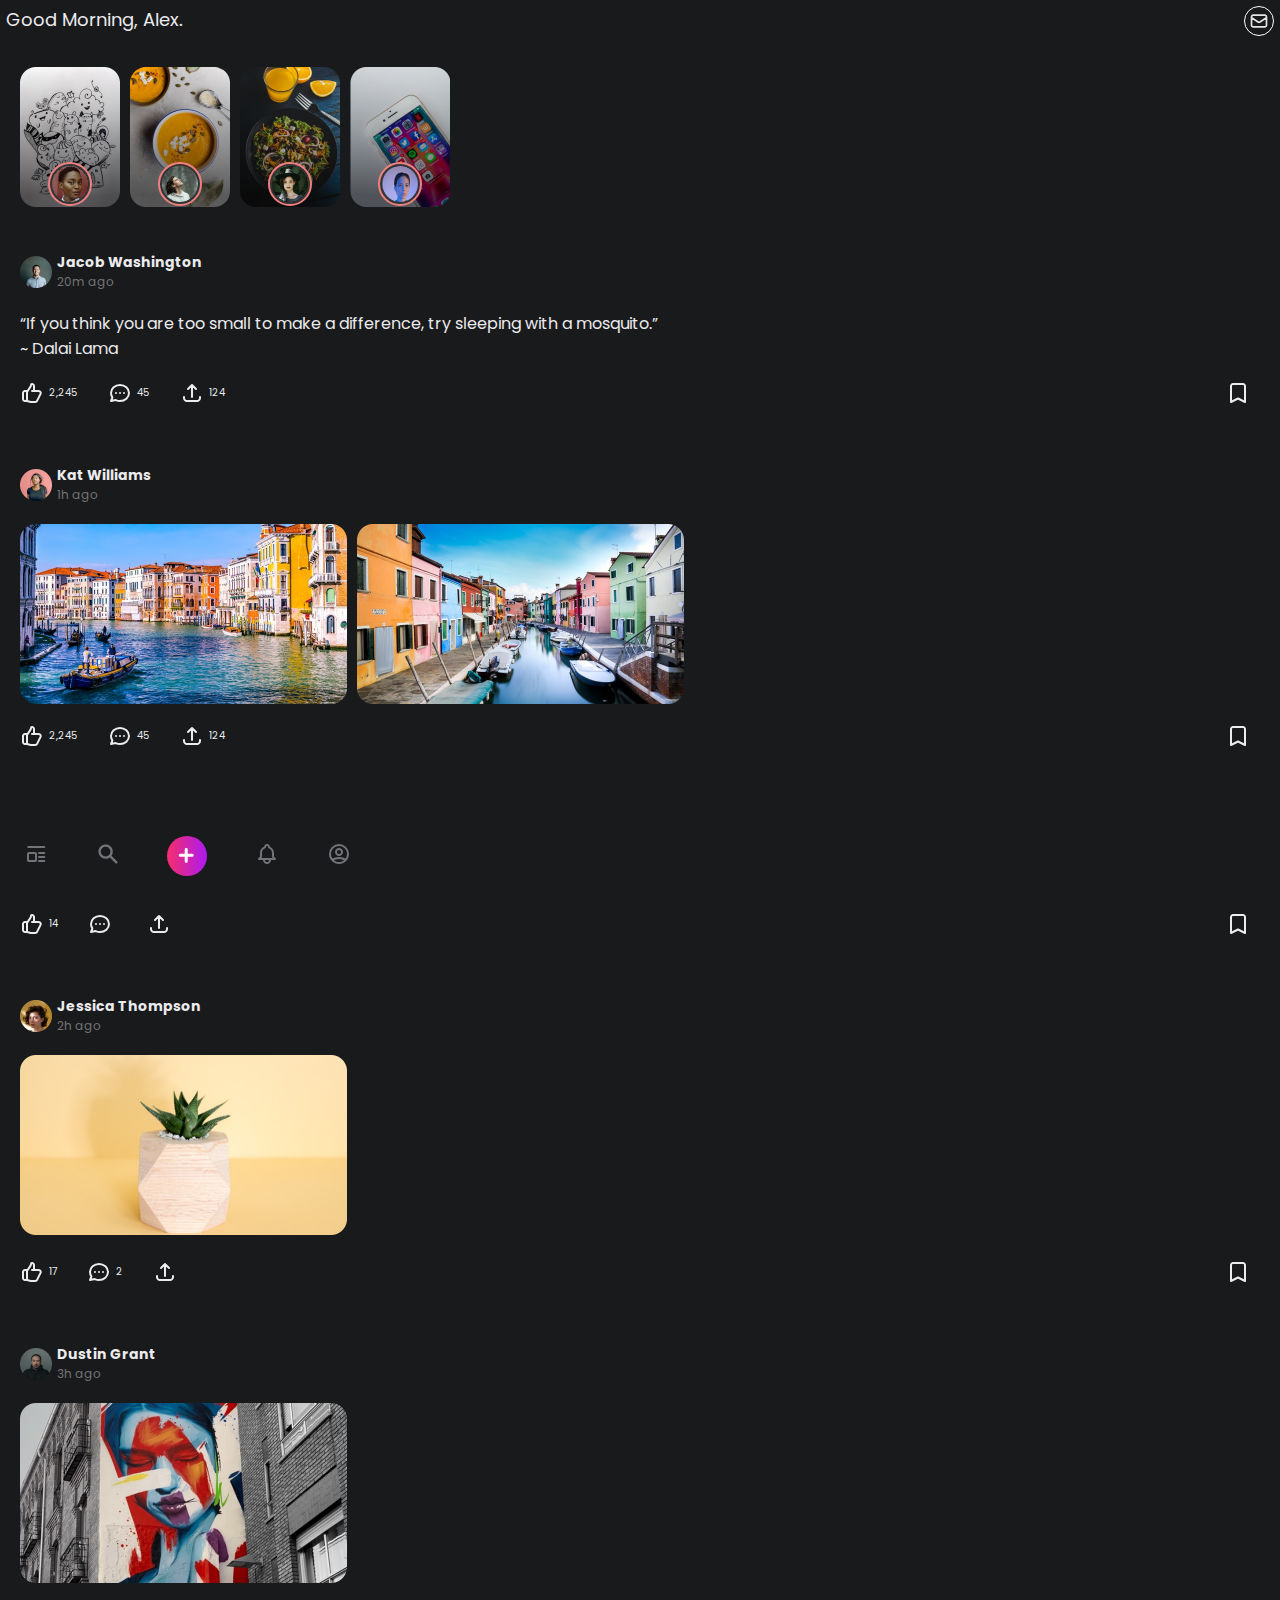
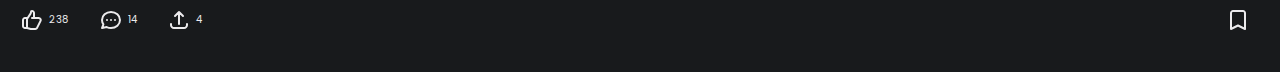
==== index.html @ 47680b62 "Add new post" ====
<!DOCTYPE html>
<html lang="en">
  <head>
    <link rel="preconnect" href="https://fonts.googleapis.com" />
    <link rel="preconnect" href="https://fonts.gstatic.com" crossorigin />
    <link
      href="https://fonts.googleapis.com/css2?family=Poppins:ital,wght@0,300;0,400;0,700;1,300;1,400;1,700&display=swap"
      rel="stylesheet"
    />

    <meta charset="UTF-8" />
    <meta http-equiv="X-UA-Compatible" content="IE=edge" />
    <meta name="viewport" content="width=device-width, initial-scale=1.0" />
    <link rel="stylesheet" href="./styles.css" />
    <title>Social APP</title>
  </head>
  <body>
    <!-------- Header -------->

    <header class="header">
      <h1 class="header__headline">Good Morning, Alex.</h1>

      <a href="#"
        ><img src="/Icon/Message.svg" alt="message icon" class="header__icon"
      /></a>
    </header>

    <!-------- Header-END -------->

    <!-------- Main -------->

    <main class="main">
      <!-------- Stories -------->
      <section class="stories">
        <section class="stories__card img--scroll">
          <article>
            <a href="#">
              <img
                class="stories__card__img"
                src="/images/home/Story-1.png"
                alt="Stories preview"
              />
              <img
                class="stories__profile-picture"
                src="/images/home/Profile-Photo-1.png"
                alt="Profile picture"
              />
            </a>
          </article>
        </section>

        <section class="stories__card img--scroll">
          <article>
            <a href="#">
              <img
                class="stories__card__img"
                src="/images/home/Story-2.png"
                alt="Stories preview"
              />
              <img
                class="stories__profile-picture"
                src="/images/home/Profile-Photo-2.png"
                alt="Profile picture"
              />
            </a>
          </article>
        </section>

        <section class="stories__card img--scroll">
          <article>
            <a href="#">
              <img
                class="stories__card__img"
                src="/images/home/Story-3.png"
                alt="Stories preview"
              />
              <img
                class="stories__profile-picture"
                src="/images/home/Profile-Photo-3.png"
                alt="Profile picture"
              />
            </a>
          </article>
        </section>

        <section class="stories__card img--scroll">
          <article>
            <a href="#">
              <img
                class="stories__card__img"
                src="/images/home/Story-4.png"
                alt="Stories preview"
              />
              <img
                class="stories__profile-picture"
                src="/images/home/Profile-Photo-4.png"
                alt="Profile picture"
              />
            </a>
          </article>
        </section>
      </section>
      <!-------- Stories-END -------->
      <!-------- Posts -------->
      <section class="posts">
        <article class="posts__header">
          <div class="posts__header__profile">
            <img
              class="posts__profile-picture"
              src="/images/home/Profile-Photo-5.png"
              alt="Profile picture"
            />
            <div>
              <h2 class="posts__name">Jacob Washington</h2>
              <p class="posts__timestamp">20m ago</p>
            </div>
          </div>
          <a href="#"><img src="/Icon/Dots Vertical.svg" alt="Menu dots" /></a>
        </article>
        <article class="posts__content">
          <p class="posts__content__text">
            “If you think you are too small to make a difference, try sleeping
            with a mosquito.” <br />~ Dalai Lama
          </p>
        </article>
        <article class="posts__footer">
          <ul class="posts__footer__list">
            <div class="posts__footer__list__container">
              <a href="#">
                <li class="posts__footer__list__items">
                  <img src="/Icon/Like.svg" alt="Like icon" />
                  <p>2,245</p>
                </li></a
              >
              <a href="#"
                ><li class="posts__footer__list__items">
                  <img src="/Icon/Comment.svg" alt="Coment icon" />
                  <p>45</p>
                </li></a
              >
              <a href="#"
                ><li class="posts__footer__list__items">
                  <img src="/Icon/Share.svg" alt="Share icon" />
                  <p>124</p>
                </li></a
              >
            </div>
            <a href="#">
              <li class="posts__footer__list__items">
                <img src="/Icon/Bookmark.svg" alt="Bookmark icon" /></li
            ></a>
          </ul>
        </article>
      </section>

      <section class="posts">
        <article class="posts__header">
          <div class="posts__header__profile">
            <img
              class="posts__profile-picture"
              src="/images/home/Profile-Photo-6.png"
              alt="Profile picture"
            />
            <div>
              <h2 class="posts__name">Kat Williams</h2>
              <p class="posts__timestamp">1h ago</p>
            </div>
          </div>
          <a href="#"><img src="/Icon/Dots Vertical.svg" alt="Menu dots" /></a>
        </article>
        <article class="posts__content">
          <img
            class="posts__content__img img--scroll"
            src="/images/home/Rectangle-5.png"
            alt=""
          />
          <img
            class="posts__content__img img--scroll"
            src="/images/home/Rectangle-6.png"
            alt=""
          />
        </article>
        <article class="posts__footer">
          <ul class="posts__footer__list">
            <div class="posts__footer__list__container">
              <a href="#">
                <li class="posts__footer__list__items">
                  <img src="/Icon/Like.svg" alt="Like icon" />
                  <p>2,245</p>
                </li></a
              >
              <a href="#"
                ><li class="posts__footer__list__items">
                  <img src="/Icon/Comment.svg" alt="Coment icon" />
                  <p>45</p>
                </li></a
              >
              <a href="#"
                ><li class="posts__footer__list__items">
                  <img src="/Icon/Share.svg" alt="Share icon" />
                  <p>124</p>
                </li></a
              >
            </div>
            <a href="#">
              <li class="posts__footer__list__items">
                <img src="/Icon/Bookmark.svg" alt="Bookmark icon" /></li
            ></a>
          </ul>
        </article>
        <article class="dot__section">
          <div class="dot dot--pink"></div>
          <div class="dot"></div>
          <div class="dot"></div>
        </article>
      </section>

      <section class="posts">
        <article class="posts__header">
          <div class="posts__header__profile">
            <img
              class="posts__profile-picture"
              src="/images/home/Profile-Photo-7.png"
              alt="Profile picture"
            />
            <div>
              <h2 class="posts__name">Tony Monta</h2>
              <p class="posts__timestamp">1h ago</p>
            </div>
          </div>
          <a href="#"><img src="/Icon/Dots Vertical.svg" alt="Menu dots" /></a>
        </article>
        <article class="posts__content">
          <p class="posts__content__text">Writing code is not so bad!</p>
        </article>
        <article class="posts__footer">
          <ul class="posts__footer__list">
            <div class="posts__footer__list__container">
              <a href="#">
                <li class="posts__footer__list__items">
                  <img src="/Icon/Like.svg" alt="Like icon" />
                  <p>14</p>
                </li></a
              >
              <a href="#"
                ><li class="posts__footer__list__items">
                  <img src="/Icon/Comment.svg" alt="Coment icon" />
                  <p></p></li
              ></a>
              <a href="#"
                ><li class="posts__footer__list__items">
                  <img src="/Icon/Share.svg" alt="Share icon" />
                  <p></p></li
              ></a>
            </div>
            <a href="#">
              <li class="posts__footer__list__items">
                <img src="/Icon/Bookmark.svg" alt="Bookmark icon" /></li
            ></a>
          </ul>
        </article>
      </section>

      <section class="posts">
        <article class="posts__header">
          <div class="posts__header__profile">
            <img
              class="posts__profile-picture"
              src="/images/home/Profile-Photo-8.png"
              alt="Profile picture"
            />
            <div>
              <h2 class="posts__name">Jessica Thompson</h2>
              <p class="posts__timestamp">2h ago</p>
            </div>
          </div>
          <a href="#"><img src="/Icon/Dots Vertical.svg" alt="Menu dots" /></a>
        </article>
        <article>
          <img
            class="posts__content__img"
            src="/images/home/Rectangle-7.png"
            alt=""
          />
        </article>
        <article class="posts__footer">
          <ul class="posts__footer__list">
            <div class="posts__footer__list__container">
              <a href="#">
                <li class="posts__footer__list__items">
                  <img src="/Icon/Like.svg" alt="Like icon" />
                  <p>17</p>
                </li></a
              >
              <a href="#"
                ><li class="posts__footer__list__items">
                  <img src="/Icon/Comment.svg" alt="Coment icon" />
                  <p>2</p>
                </li></a
              >
              <a href="#"
                ><li class="posts__footer__list__items">
                  <img src="/Icon/Share.svg" alt="Share icon" />
                  <p></p></li
              ></a>
            </div>
            <a href="#">
              <li class="posts__footer__list__items">
                <img src="/Icon/Bookmark.svg" alt="Bookmark icon" /></li
            ></a>
          </ul>
        </article>
        <article class="dot__section">
          <div class="dot dot--pink"></div>
          <div class="dot"></div>
          <div class="dot"></div>
        </article>
      </section>

      <section class="posts">
        <article class="posts__header">
          <div class="posts__header__profile">
            <img
              class="posts__profile-picture"
              src="/images/home/Profile-Photo-9.png"
              alt="Profile picture"
            />
            <div>
              <h2 class="posts__name">Dustin Grant</h2>
              <p class="posts__timestamp">3h ago</p>
            </div>
          </div>
          <a href="#"><img src="/Icon/Dots Vertical.svg" alt="Menu dots" /></a>
        </article>
        <article>
          <img
            class="posts__content__img"
            src="/images/home/Rectangle-8.png"
            alt=""
          />
        </article>
        <article class="posts__footer">
          <ul class="posts__footer__list">
            <div class="posts__footer__list__container">
              <a href="#">
                <li class="posts__footer__list__items">
                  <img src="/Icon/Like.svg" alt="Like icon" />
                  <p>238</p>
                </li></a
              >
              <a href="#"
                ><li class="posts__footer__list__items">
                  <img src="/Icon/Comment.svg" alt="Coment icon" />
                  <p>14</p>
                </li></a
              >
              <a href="#"
                ><li class="posts__footer__list__items">
                  <img src="/Icon/Share.svg" alt="Share icon" />
                  <p>4</p>
                </li></a
              >
            </div>
            <a href="#">
              <li class="posts__footer__list__items">
                <img src="/Icon/Bookmark.svg" alt="Bookmark icon" /></li
            ></a>
          </ul>
        </article>
        <article class="dot__section">
          <div class="dot dot--pink"></div>
          <div class="dot"></div>
          <div class="dot"></div>
        </article>
      </section>

      <!-------- Posts-END -------->
    </main>
    <!-------- Main-END -------->
    <!-------- Nav -------->

    <nav>
      <ul class="nav">
        <li class="nav__button">
          <img src="./Icon/Feed.svg" alt="Menu Icon" /><a
            href="/index.html"
          ></a>
        </li>
        <li class="nav__button">
          <a href="/search.html"></a>
          <img src="./Icon/Search.svg" alt="Search Icon" />
        </li>
        <li class="nav__button--new-post">
          <a href=""></a>
          <img class="position_plus" src="./Icon/Plus.svg" alt="Plus Icon" />
        </li>
        <li class="nav__button">
          <a href="/alert.html"></a>
          <img src="./Icon/Alert.svg" alt="Alert Icon" />
        </li>
        <li class="nav__button">
          <a href="/profile.html"></a>
          <img src="./Icon/Profile.svg" alt="Profile Icon" />
        </li>
      </ul>
    </nav>

    <!-------- Nav-END -------->
  </body>
</html>
---- styles.css ----
@import url(./base.css);
@import url(./css-components/nav.css);
@import url(./css-components/header.css);
@import url(./css-components/stories.css);
@import url(./css-components/posts/posts.css);
@import url(./css-components/search/search.css);
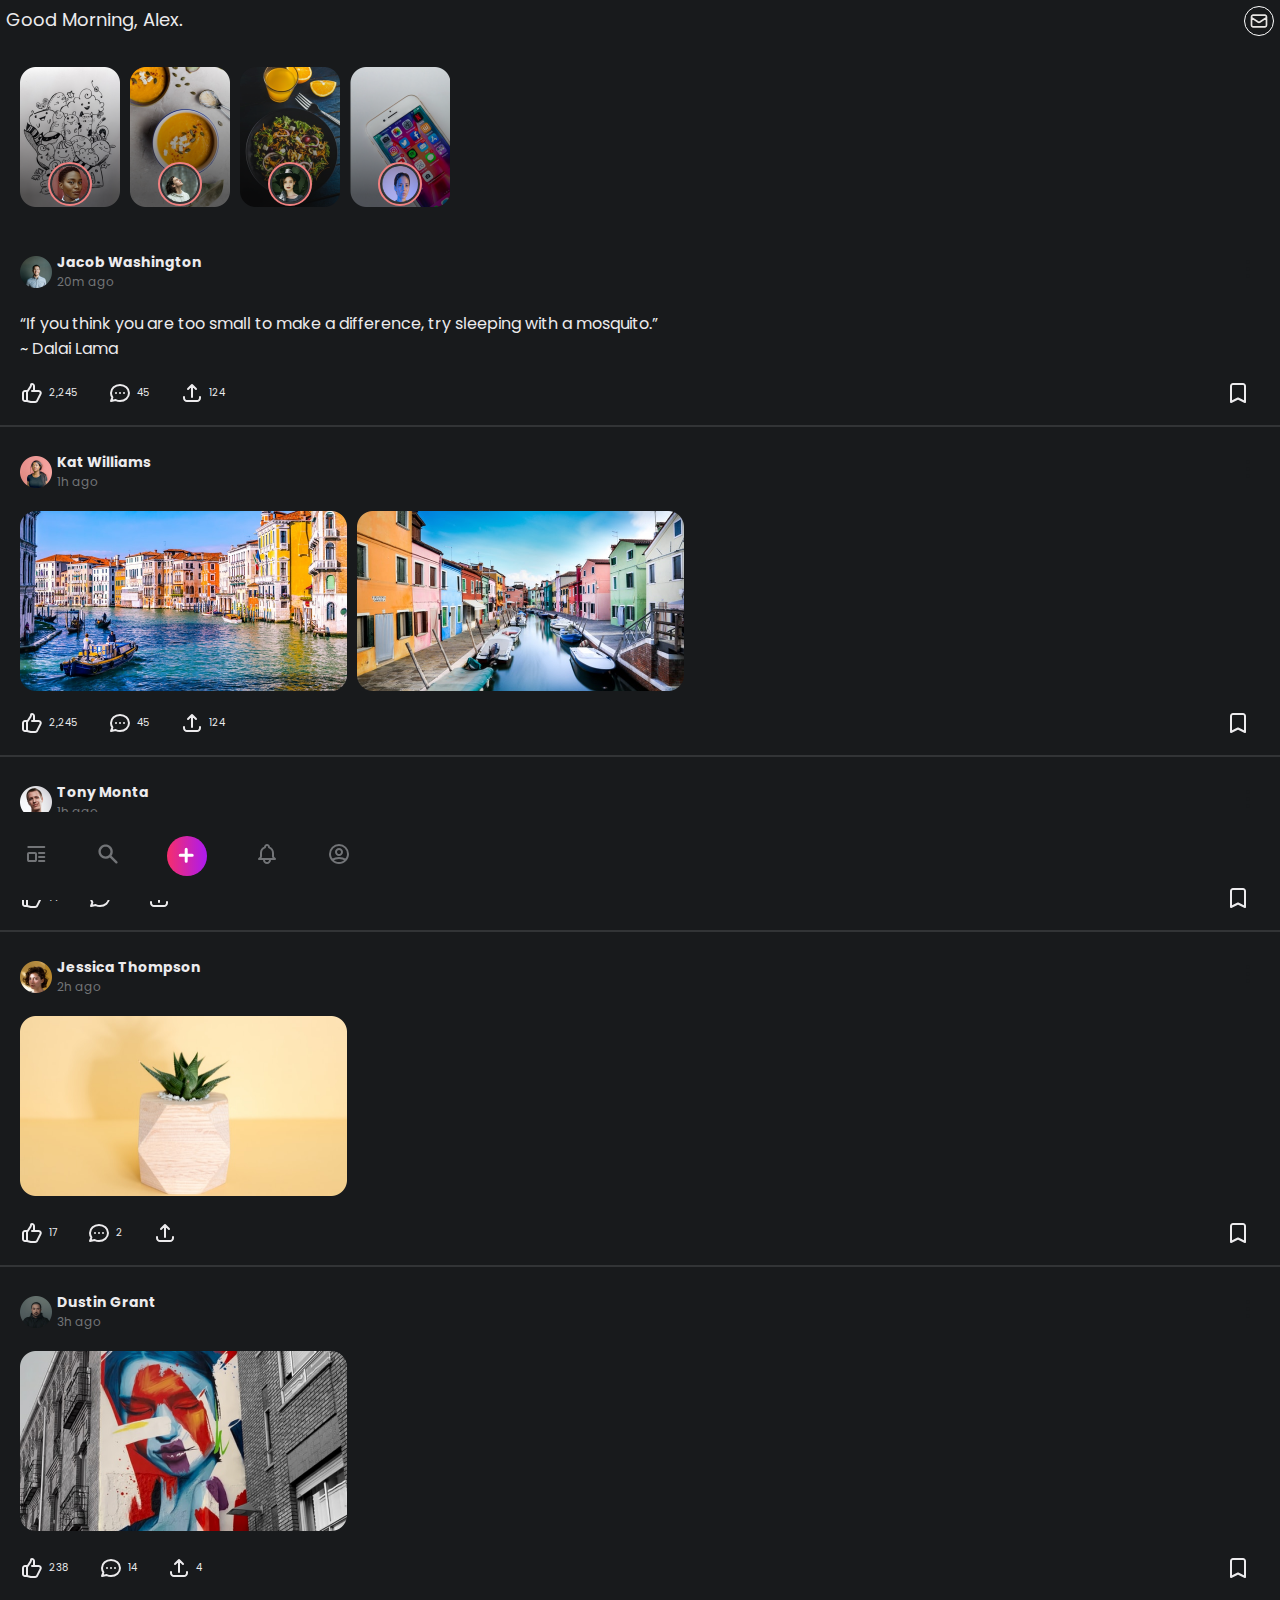
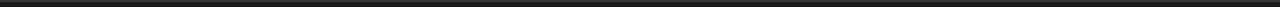
==== commit c5efc5a9: "Add bottom border to posts" ====
--- a/index.html
+++ b/index.html
@@ -152,7 +152,6 @@
           </ul>
         </article>
       </section>
-
       <section class="posts">
         <article class="posts__header">
           <div class="posts__header__profile">
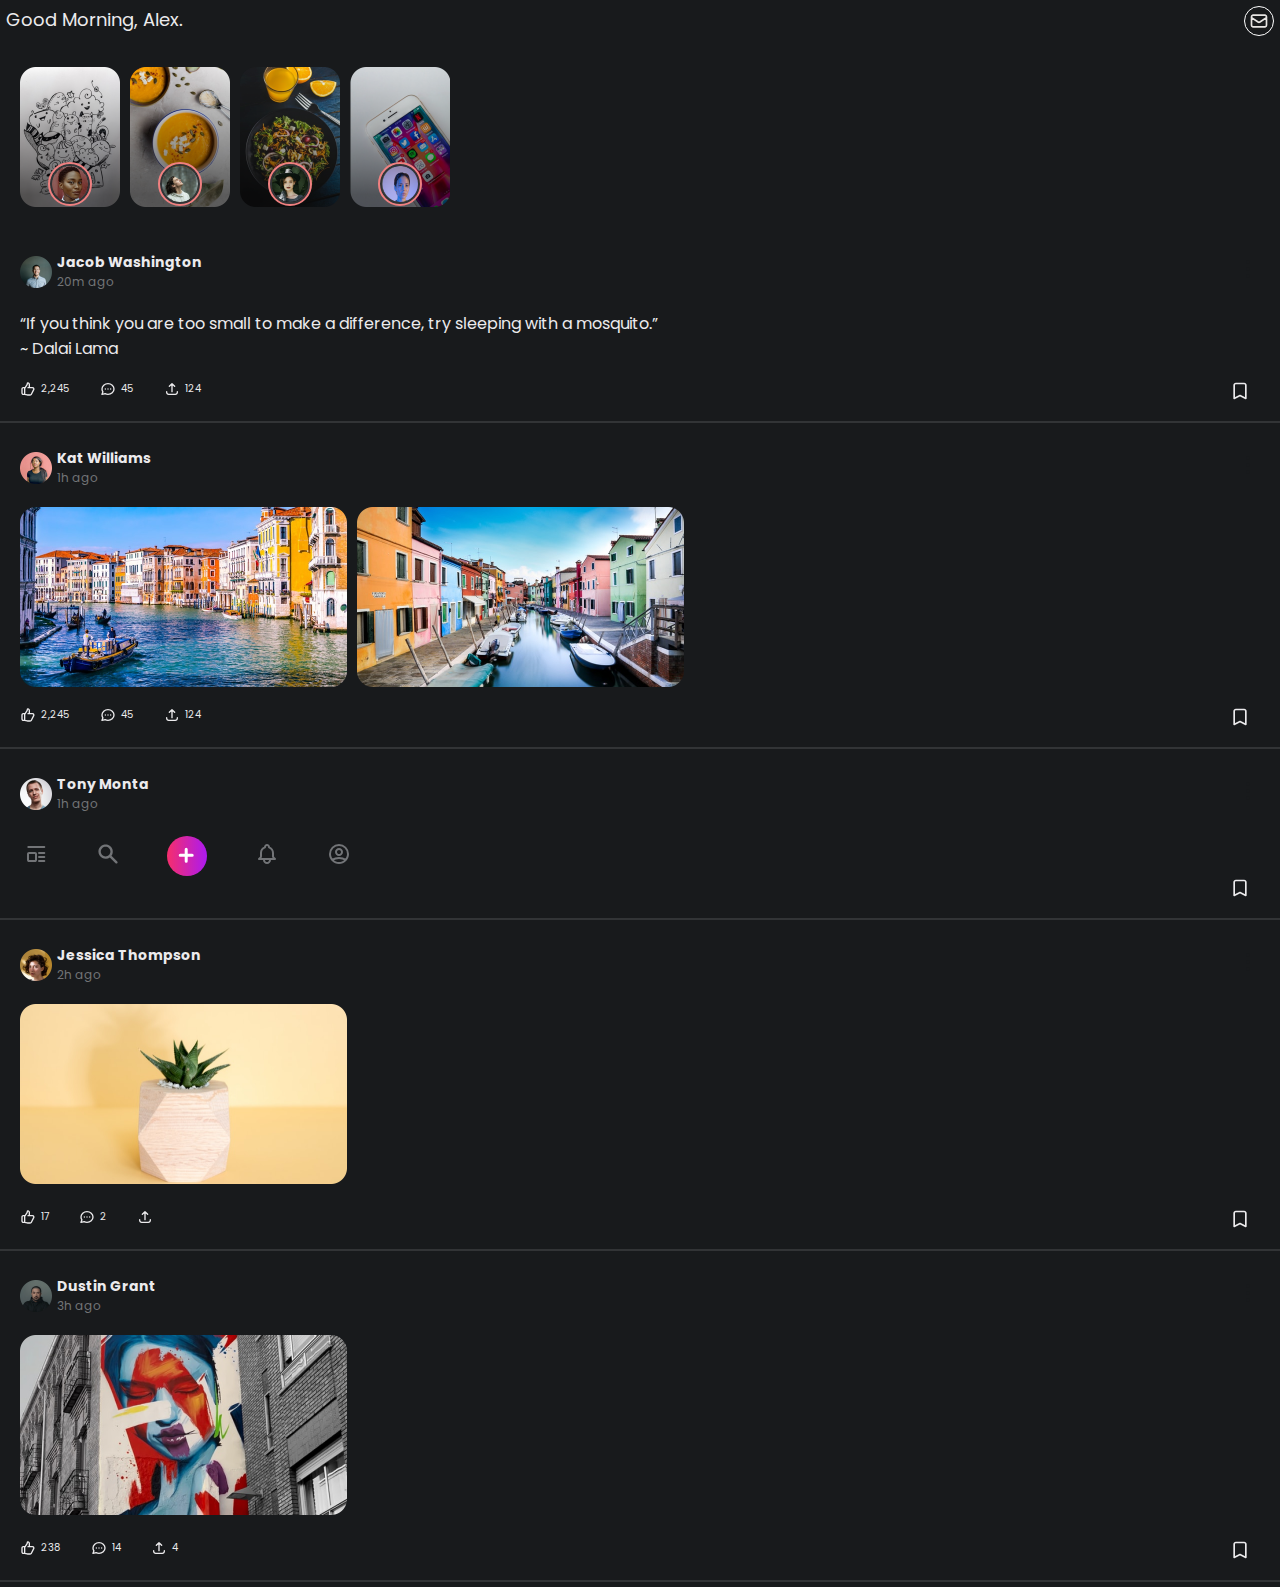
==== commit 3a8c6304: "Change icon size" ====
--- a/index.html
+++ b/index.html
@@ -128,26 +128,26 @@
             <div class="posts__footer__list__container">
               <a href="#">
                 <li class="posts__footer__list__items">
-                  <img src="/Icon/Like.svg" alt="Like icon" />
+                  <img class="posts__social-icons" src="/Icon/Like.svg" alt="Like icon" />
                   <p>2,245</p>
                 </li></a
               >
               <a href="#"
                 ><li class="posts__footer__list__items">
-                  <img src="/Icon/Comment.svg" alt="Coment icon" />
+                  <img class="posts__social-icons" src="/Icon/Comment.svg" alt="Coment icon" />
                   <p>45</p>
                 </li></a
               >
               <a href="#"
                 ><li class="posts__footer__list__items">
-                  <img src="/Icon/Share.svg" alt="Share icon" />
+                  <img class="posts__social-icons" src="/Icon/Share.svg" alt="Share icon" />
                   <p>124</p>
                 </li></a
               >
             </div>
             <a href="#">
               <li class="posts__footer__list__items">
-                <img src="/Icon/Bookmark.svg" alt="Bookmark icon" /></li
+                <img class="posts__bookmark" src="/Icon/Bookmark.svg" alt="Bookmark icon" /></li
             ></a>
           </ul>
         </article>
@@ -184,26 +184,26 @@
             <div class="posts__footer__list__container">
               <a href="#">
                 <li class="posts__footer__list__items">
-                  <img src="/Icon/Like.svg" alt="Like icon" />
+                  <img class="posts__social-icons" src="/Icon/Like.svg" alt="Like icon" />
                   <p>2,245</p>
                 </li></a
               >
               <a href="#"
                 ><li class="posts__footer__list__items">
-                  <img src="/Icon/Comment.svg" alt="Coment icon" />
+                  <img class="posts__social-icons" src="/Icon/Comment.svg" alt="Coment icon" />
                   <p>45</p>
                 </li></a
               >
               <a href="#"
                 ><li class="posts__footer__list__items">
-                  <img src="/Icon/Share.svg" alt="Share icon" />
+                  <img class="posts__social-icons" src="/Icon/Share.svg" alt="Share icon" />
                   <p>124</p>
                 </li></a
               >
             </div>
             <a href="#">
               <li class="posts__footer__list__items">
-                <img src="/Icon/Bookmark.svg" alt="Bookmark icon" /></li
+                <img class="posts__bookmark" src="/Icon/Bookmark.svg" alt="Bookmark icon" /></li
             ></a>
           </ul>
         </article>
@@ -237,24 +237,24 @@
             <div class="posts__footer__list__container">
               <a href="#">
                 <li class="posts__footer__list__items">
-                  <img src="/Icon/Like.svg" alt="Like icon" />
+                  <img class="posts__social-icons" src="/Icon/Like.svg" alt="Like icon" />
                   <p>14</p>
                 </li></a
               >
               <a href="#"
                 ><li class="posts__footer__list__items">
-                  <img src="/Icon/Comment.svg" alt="Coment icon" />
+                  <img class="posts__social-icons" src="/Icon/Comment.svg" alt="Coment icon" />
                   <p></p></li
               ></a>
               <a href="#"
                 ><li class="posts__footer__list__items">
-                  <img src="/Icon/Share.svg" alt="Share icon" />
+                  <img class="posts__social-icons" src="/Icon/Share.svg" alt="Share icon" />
                   <p></p></li
               ></a>
             </div>
             <a href="#">
               <li class="posts__footer__list__items">
-                <img src="/Icon/Bookmark.svg" alt="Bookmark icon" /></li
+                <img class="posts__bookmark" src="/Icon/Bookmark.svg" alt="Bookmark icon" /></li
             ></a>
           </ul>
         </article>
@@ -287,25 +287,25 @@
             <div class="posts__footer__list__container">
               <a href="#">
                 <li class="posts__footer__list__items">
-                  <img src="/Icon/Like.svg" alt="Like icon" />
+                  <img class="posts__social-icons" src="/Icon/Like.svg" alt="Like icon" />
                   <p>17</p>
                 </li></a
               >
               <a href="#"
                 ><li class="posts__footer__list__items">
-                  <img src="/Icon/Comment.svg" alt="Coment icon" />
+                  <img class="posts__social-icons" src="/Icon/Comment.svg" alt="Coment icon" />
                   <p>2</p>
                 </li></a
               >
               <a href="#"
                 ><li class="posts__footer__list__items">
-                  <img src="/Icon/Share.svg" alt="Share icon" />
+                  <img class="posts__social-icons" src="/Icon/Share.svg" alt="Share icon" />
                   <p></p></li
               ></a>
             </div>
             <a href="#">
               <li class="posts__footer__list__items">
-                <img src="/Icon/Bookmark.svg" alt="Bookmark icon" /></li
+                <img class="posts__bookmark" src="/Icon/Bookmark.svg" alt="Bookmark icon" /></li
             ></a>
           </ul>
         </article>
@@ -343,26 +343,26 @@
             <div class="posts__footer__list__container">
               <a href="#">
                 <li class="posts__footer__list__items">
-                  <img src="/Icon/Like.svg" alt="Like icon" />
+                  <img class="posts__social-icons" src="/Icon/Like.svg" alt="Like icon" />
                   <p>238</p>
                 </li></a
               >
               <a href="#"
                 ><li class="posts__footer__list__items">
-                  <img src="/Icon/Comment.svg" alt="Coment icon" />
+                  <img class="posts__social-icons" src="/Icon/Comment.svg" alt="Coment icon" />
                   <p>14</p>
                 </li></a
               >
               <a href="#"
                 ><li class="posts__footer__list__items">
-                  <img src="/Icon/Share.svg" alt="Share icon" />
+                  <img class="posts__social-icons" src="/Icon/Share.svg" alt="Share icon" />
                   <p>4</p>
                 </li></a
               >
             </div>
             <a href="#">
               <li class="posts__footer__list__items">
-                <img src="/Icon/Bookmark.svg" alt="Bookmark icon" /></li
+                <img class="posts__bookmark" src="/Icon/Bookmark.svg" alt="Bookmark icon" /></li
             ></a>
           </ul>
         </article>
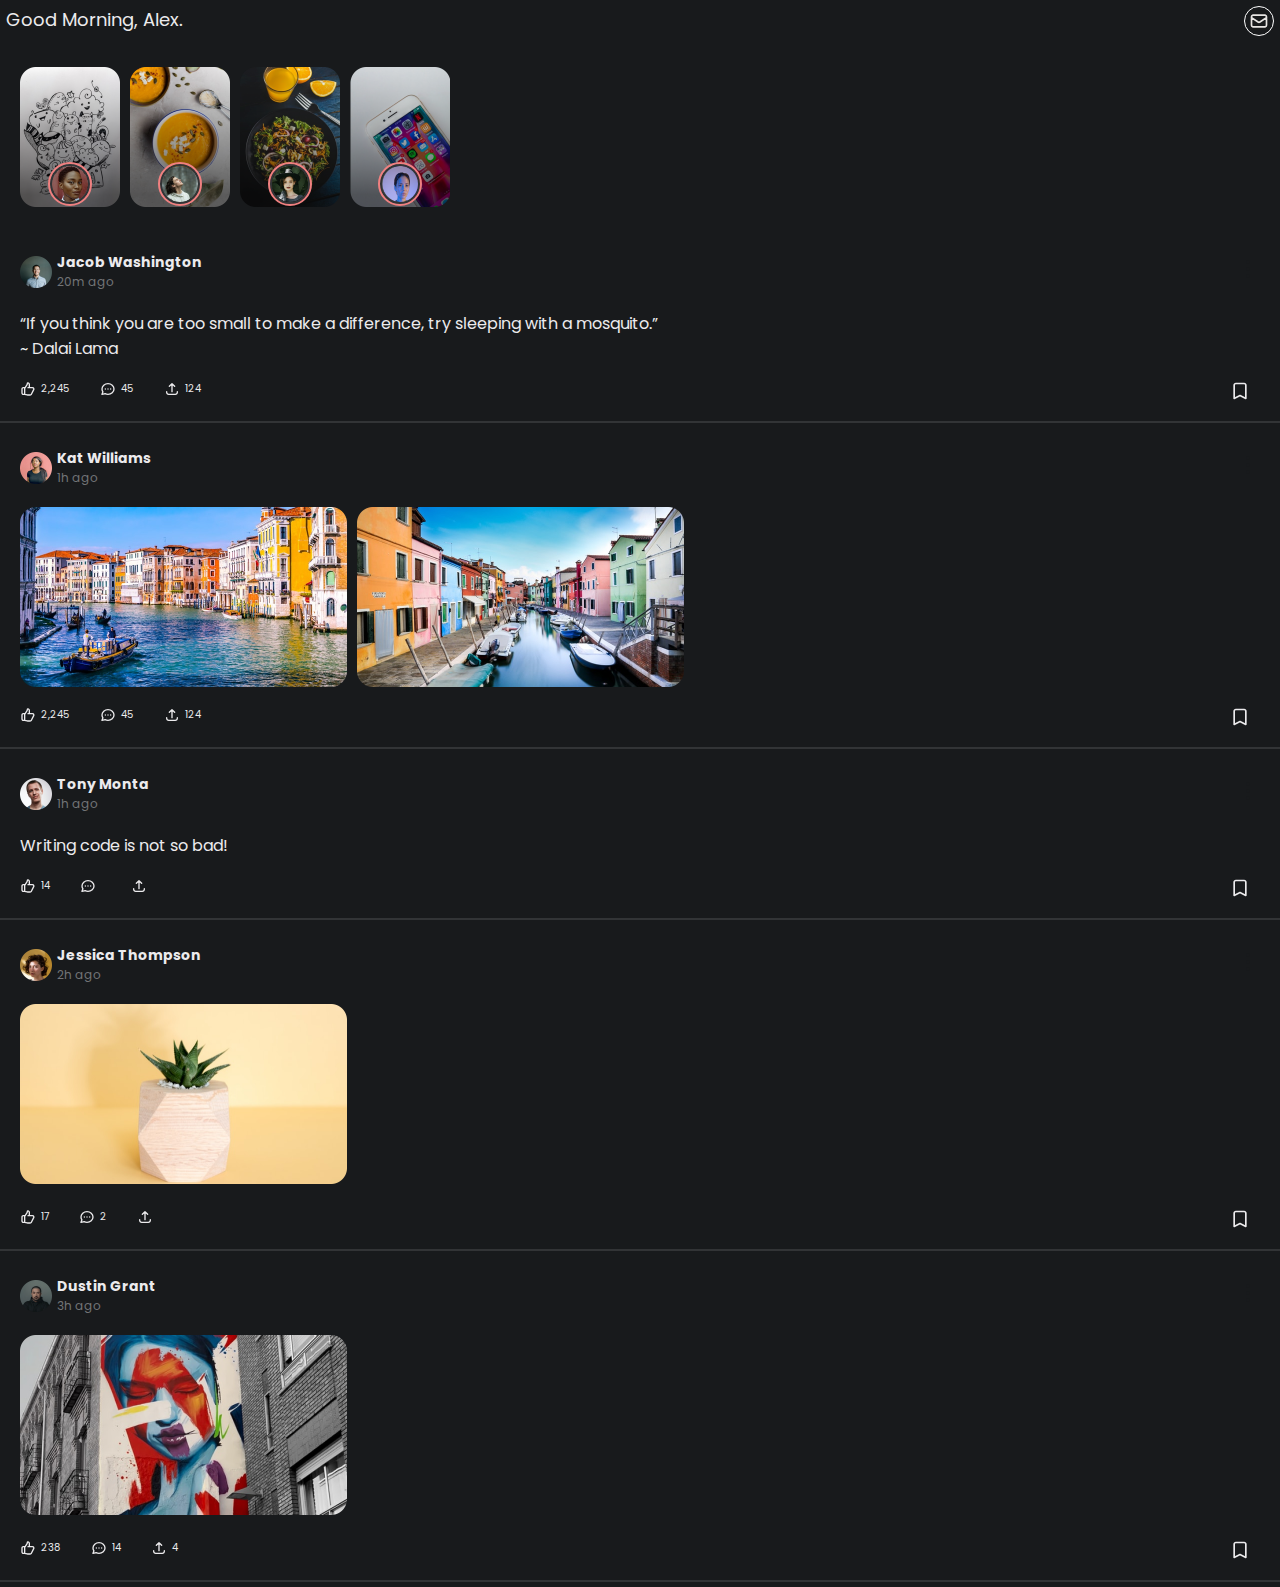
==== commit 39487677: "Delete bottom position of nav to avoid merge conflict" ====
--- a/index.html
+++ b/index.html
@@ -147,7 +147,7 @@
             </div>
             <a href="#">
               <li class="posts__footer__list__items">
-                <img class="posts__bookmark" src="/Icon/Bookmark.svg" alt="Bookmark icon" /></li
+                <img class="posts__bookmark posts__bookmark--aktiv" src="/Icon/Bookmark.svg" alt="Bookmark icon" /></li
             ></a>
           </ul>
         </article>
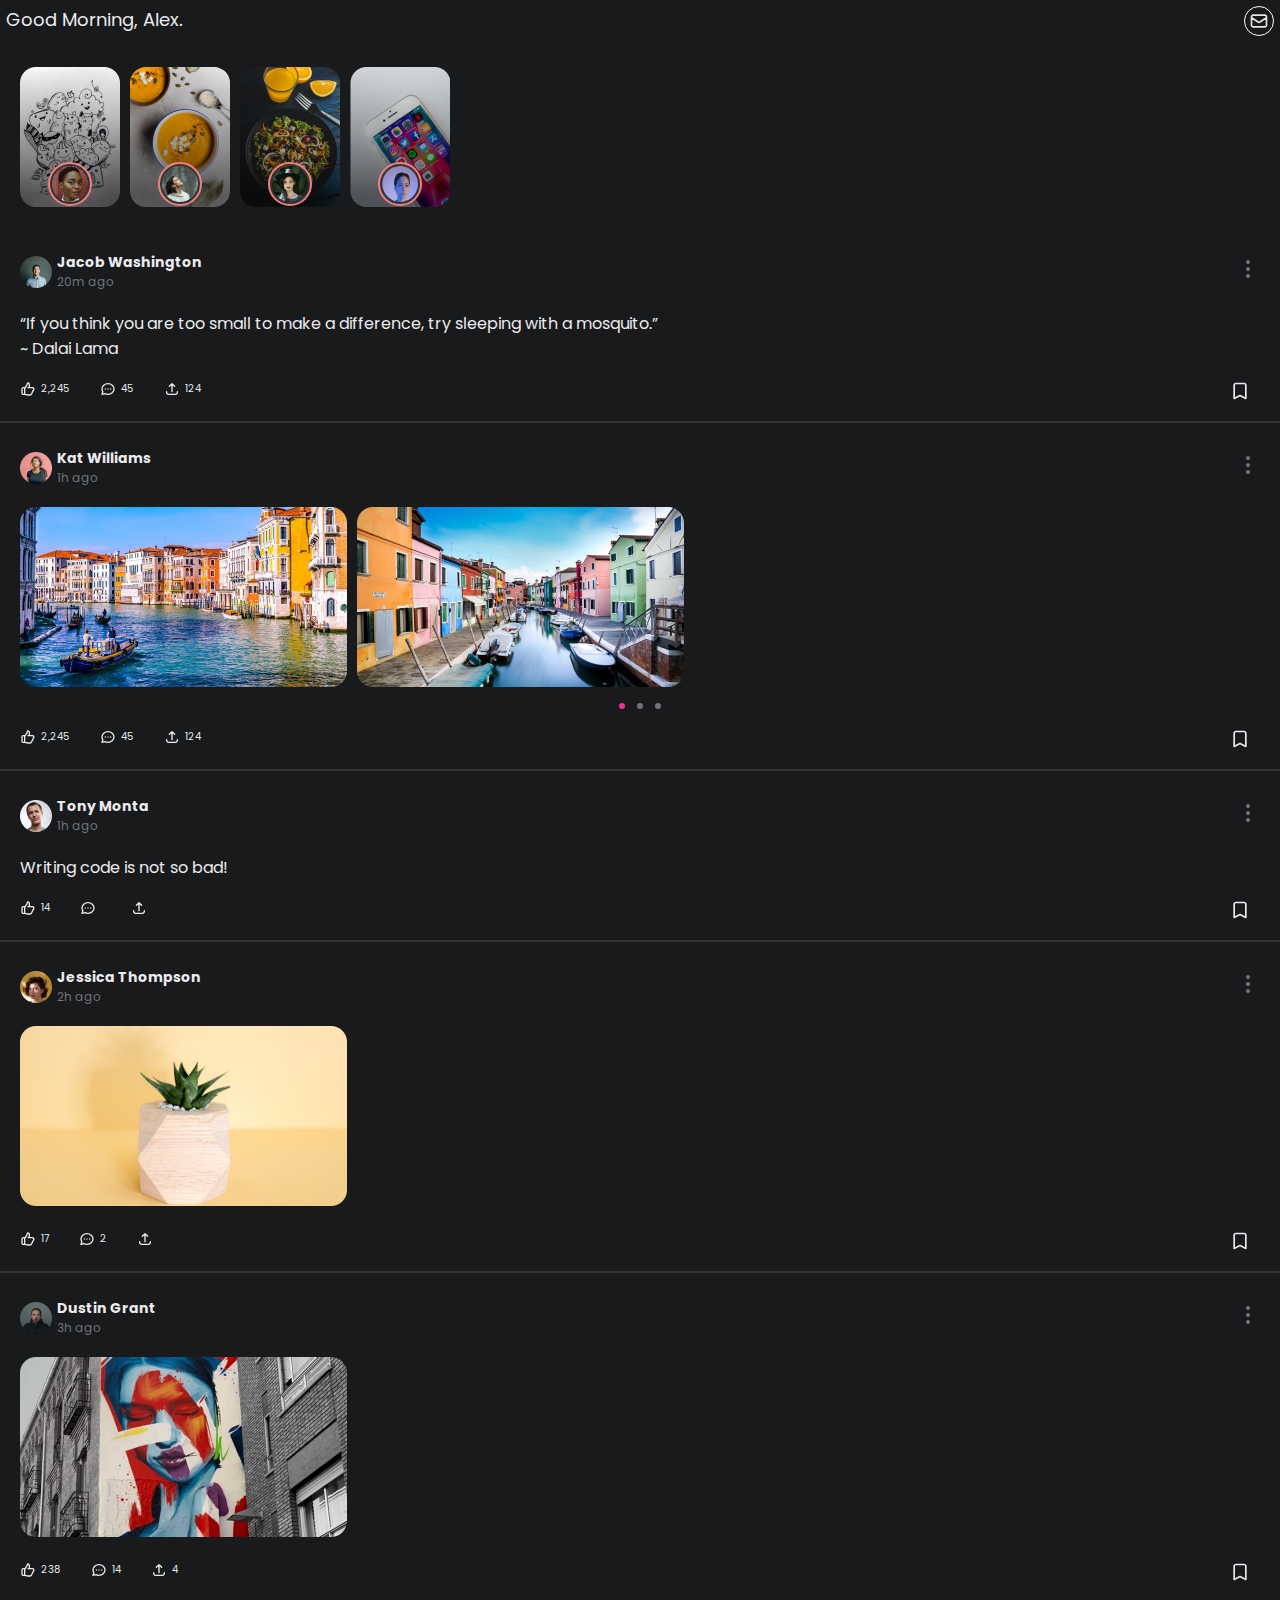
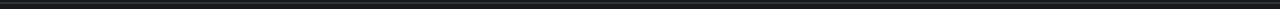
==== commit 8cbdc8af: "Add scroll dots and change color of enu dots" ====
--- a/index.html
+++ b/index.html
@@ -167,6 +167,7 @@
           </div>
           <a href="#"><img src="/Icon/Dots Vertical.svg" alt="Menu dots" /></a>
         </article>
+        <div class="posts__content__container">
         <article class="posts__content">
           <img
             class="posts__content__img img--scroll"
@@ -178,7 +179,14 @@
             src="/images/home/Rectangle-6.png"
             alt=""
           />
-        </article>
+          
+        </article>
+        <section class="dot-section">
+          <div class="img-dot img-dot--active"></div>
+          <div class="img-dot"></div>
+          <div class="img-dot"></div>
+      </section>
+        </div>
         <article class="posts__footer">
           <ul class="posts__footer__list">
             <div class="posts__footer__list__container">
@@ -207,10 +215,6 @@
             ></a>
           </ul>
         </article>
-        <article class="dot__section">
-          <div class="dot dot--pink"></div>
-          <div class="dot"></div>
-          <div class="dot"></div>
         </article>
       </section>
 
@@ -309,11 +313,6 @@
             ></a>
           </ul>
         </article>
-        <article class="dot__section">
-          <div class="dot dot--pink"></div>
-          <div class="dot"></div>
-          <div class="dot"></div>
-        </article>
       </section>
 
       <section class="posts">
@@ -365,11 +364,6 @@
                 <img class="posts__bookmark" src="/Icon/Bookmark.svg" alt="Bookmark icon" /></li
             ></a>
           </ul>
-        </article>
-        <article class="dot__section">
-          <div class="dot dot--pink"></div>
-          <div class="dot"></div>
-          <div class="dot"></div>
         </article>
       </section>
 
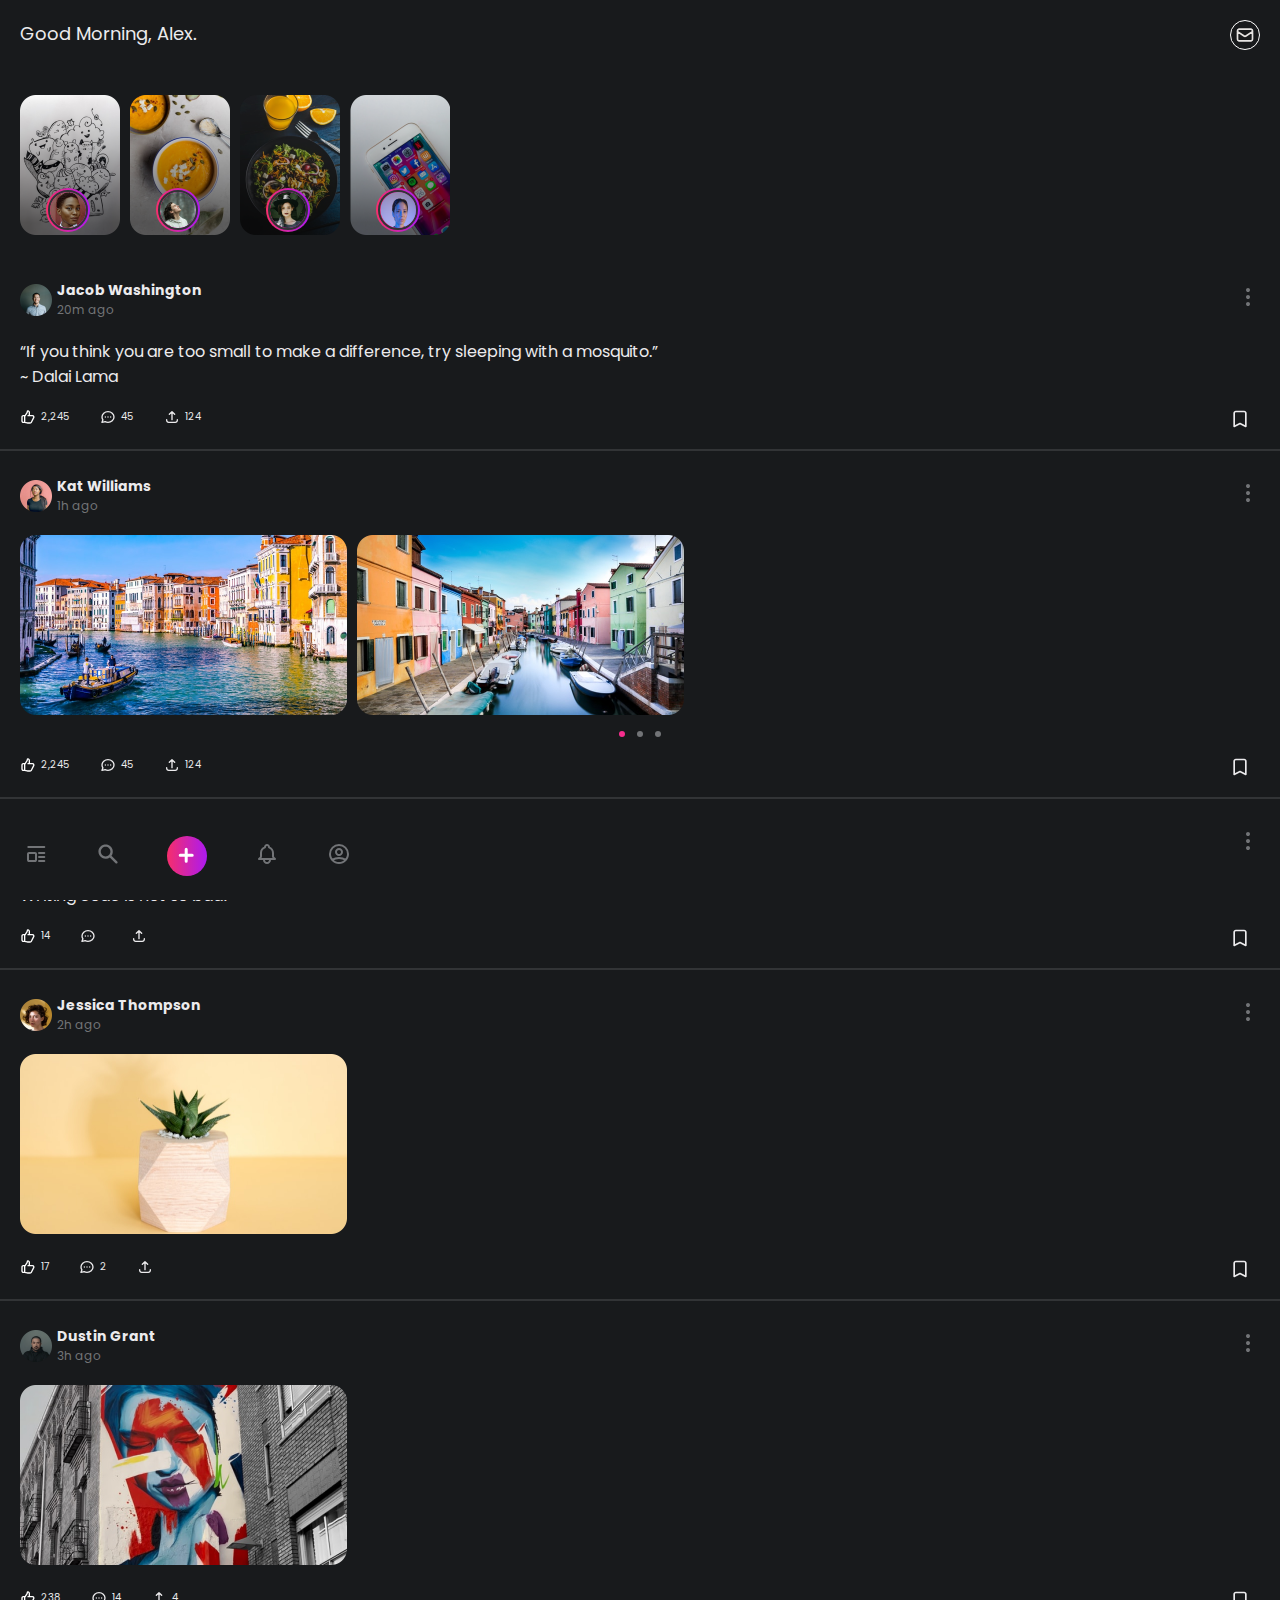
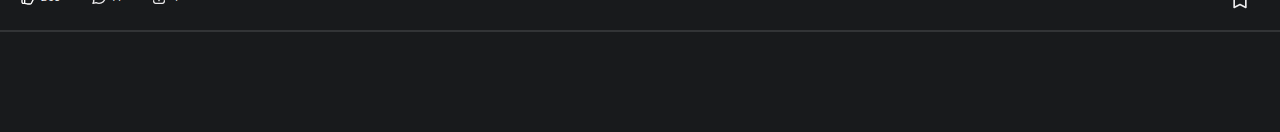
==== commit db508741: "Add better structure to stories" ====
--- a/index.html
+++ b/index.html
@@ -31,74 +31,84 @@
 
     <main class="main">
       <!-------- Stories -------->
-      <section class="stories">
-        <section class="stories__card img--scroll">
-          <article>
-            <a href="#">
-              <img
-                class="stories__card__img"
-                src="/images/home/Story-1.png"
-                alt="Stories preview"
-              />
-              <img
-                class="stories__profile-picture"
-                src="/images/home/Profile-Photo-1.png"
-                alt="Profile picture"
-              />
-            </a>
-          </article>
-        </section>
-
-        <section class="stories__card img--scroll">
-          <article>
+      <section>
+      <ul class="stories">
+        <li class="stories__card img--scroll">
+          
+          <a href="#">
+            <img
+              class="stories__card__img"
+              src="/images/home/Story-1.png"
+              alt="Stories preview"
+            />
+            <span class="gradient">
+            <img
+              class="stories__profile-picture"
+              src="/images/home/Profile-Photo-1.png"
+              alt="Profile picture"
+            />
+            </span>
+          </a>
+        
+        </li>
+
+        <li class="stories__card img--scroll">
+          
             <a href="#">
               <img
                 class="stories__card__img"
                 src="/images/home/Story-2.png"
                 alt="Stories preview"
               />
+              <span class="gradient">
               <img
                 class="stories__profile-picture"
                 src="/images/home/Profile-Photo-2.png"
                 alt="Profile picture"
               />
+              </span>
             </a>
-          </article>
-        </section>
-
-        <section class="stories__card img--scroll">
-          <article>
+          
+          </li>
+
+          <li class="stories__card img--scroll">
+          
             <a href="#">
               <img
                 class="stories__card__img"
                 src="/images/home/Story-3.png"
                 alt="Stories preview"
               />
+              <span class="gradient">
               <img
                 class="stories__profile-picture"
                 src="/images/home/Profile-Photo-3.png"
                 alt="Profile picture"
               />
+              </span>
             </a>
-          </article>
-        </section>
-
-        <section class="stories__card img--scroll">
-          <article>
+          
+          </li>
+
+          <li class="stories__card img--scroll">
+          
             <a href="#">
               <img
                 class="stories__card__img"
                 src="/images/home/Story-4.png"
                 alt="Stories preview"
               />
+              <span class="gradient">
               <img
                 class="stories__profile-picture"
                 src="/images/home/Profile-Photo-4.png"
                 alt="Profile picture"
               />
+              </span>
             </a>
-          </article>
-        </section>
+          
+          </li>
+
       </section>
       <!-------- Stories-END -------->
       <!-------- Posts -------->
@@ -152,6 +162,8 @@
           </ul>
         </article>
       </section>
+
+      
       <section class="posts">
         <article class="posts__header">
           <div class="posts__header__profile">
@@ -374,27 +386,34 @@
 
     <nav>
       <ul class="nav">
+        <a
+            href="/index.html"
+          >
         <li class="nav__button">
-          <img src="./Icon/Feed.svg" alt="Menu Icon" /><a
-            href="/index.html"
-          ></a>
-        </li>
+          <img src="./Icon/Feed.svg" alt="Menu Icon" />
+        </li>
+      </a>
+        <a href="/search.html">
         <li class="nav__button">
-          <a href="/search.html"></a>
+      
           <img src="./Icon/Search.svg" alt="Search Icon" />
         </li>
+      </a>
+      <a href="#">
         <li class="nav__button--new-post">
-          <a href=""></a>
           <img class="position_plus" src="./Icon/Plus.svg" alt="Plus Icon" />
         </li>
+      </a>
+        <a href="/alert.html">
         <li class="nav__button">
-          <a href="/alert.html"></a>
           <img src="./Icon/Alert.svg" alt="Alert Icon" />
         </li>
+      </a>
+      <a href="/profile.html">
         <li class="nav__button">
-          <a href="/profile.html"></a>
-          <img src="./Icon/Profile.svg" alt="Profile Icon" />
-        </li>
+         <img src="./Icon/Profile.svg" alt="Profile Icon" />
+        </li>
+      </a>
       </ul>
     </nav>
 
--- a/styles.css
+++ b/styles.css
@@ -2,5 +2,9 @@
 @import url(./css-components/nav.css);
 @import url(./css-components/header.css);
 @import url(./css-components/stories.css);
+@import url(./css-components/alert.css);
 @import url(./css-components/posts/posts.css);
+@import url(./css-components/profile-page/profile-page.css);
+@import url(./css-components/main.css);
 @import url(./css-components/search/search.css);
+@import url(./css-components/utility.css);
